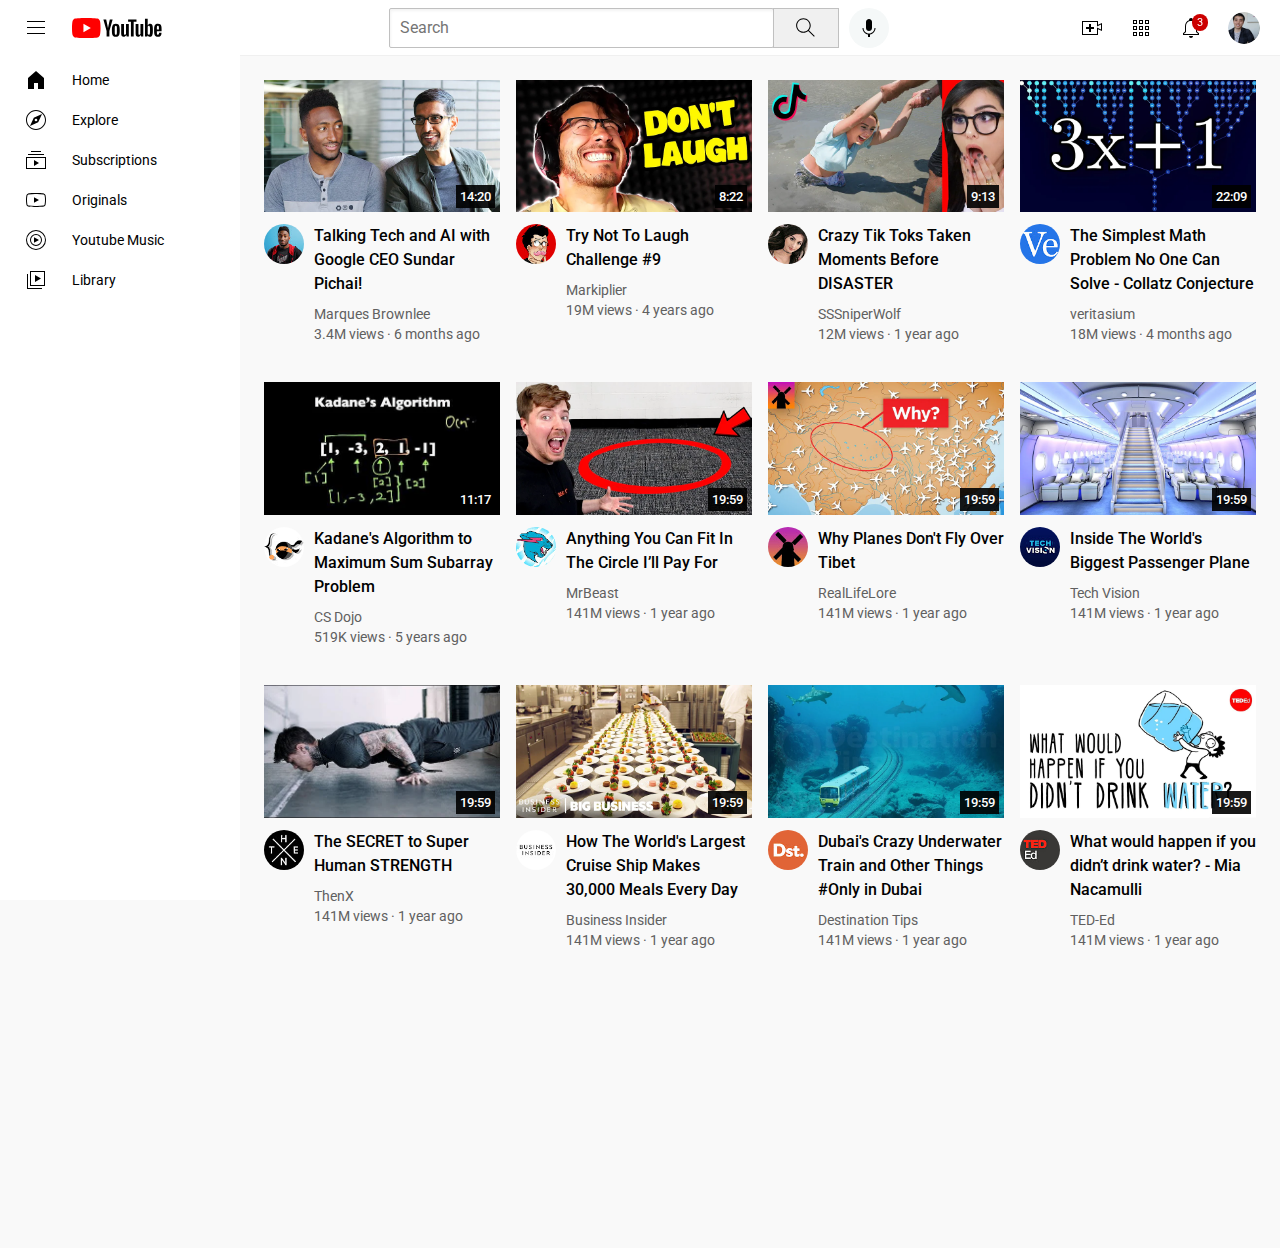
==== index.html @ 8be7d74d "Update and rename youtube.html to index.html" ====
<!DOCTYPE html>
<html lang="en">
<head>
    <link rel="stylesheet" href="video.css">
    <link rel="stylesheet" href="header.css">
    <link rel="stylesheet" href="general.css">
    <link rel="stylesheet" href="sidebar.css">

    <link rel="preconnect" href="https://fonts.googleapis.com">
    <link rel="preconnect" href="https://fonts.gstatic.com" crossorigin>
    <link href="https://fonts.googleapis.com/css2?family=Montserrat:ital,wght@0,100..900;1,100..900&family=Roboto:ital,wght@0,100;0,300;0,400;0,500;0,700;0,900;1,100;1,300;1,400;1,500;1,700;1,900&display=swap" rel="stylesheet">

    <meta charset="UTF-8">
    <meta name="viewport" content="width=device-width, initial-scale=1.0">
    <title>YouTube</title>
</head>
<body>
    <header class="header">
        <div class="left-section">
            <img class="hamburger-menu" src="icons/hamburger-menu.svg">
            <img class="youtube-logo" src="icons/youtube-logo.svg">
        </div>
   
        <div class="middle-section">
               <input class="search-bar" type="text" placeholder="Search">
               <button class="search-button">
                   <img class="search-icon" src="icons/search.svg">
                   <div class="tooltip">Search</div>
               </button>
               <button class="voice-search-button">
                   <img class="voice-search-icon" src="icons/voice-search-icon.svg">
                   <div class="tooltip">Search with your voice</div>
               </button>
        </div>

        <div class="right-section">
            <div class="upload-icon-container">
                <img class="upload-icon" src="icons/upload.svg">
                <div class="tooltip">Create</div>
            </div>

            <div class="yt-apps-container">
                <img class="youtube-apps-icon" src="icons/youtube-apps.svg">
                <div class="tooltip">Youtube apps</div>
            </div>

            <div class="notification-icon-container">
                <img class="notifications-icon" src="icons/notifications.svg">
                <div class="notification-count">3</div>
                <div class="tooltip">Notifications</div>
            </div>
            <img class="current-user-picture" src="channel-picture/my-channel.jpeg">
        </div>
    </header>

    <nav class="sidebar">
        <div class="sidebar-link">
            <img src="icons/home.svg">
            <div>Home</div>
        </div>
        <div class="sidebar-link">
            <img src="icons/explore.svg">
            <div>Explore</div>
        </div>
        <div class="sidebar-link">
            <img src="icons/subscriptions.svg">
            <div>Subscriptions</div>
        </div>
        <div class="sidebar-link">
            <img src="icons/originals.svg">
            <div>Originals</div>
        </div>
        <div class="sidebar-link">
            <img src="icons/youtube-music.svg">
            <div>Youtube Music</div>
        </div>
        <div class="sidebar-link">
            <img src="icons/library.svg">
            <div>Library</div>
        </div>
    </nav>
    
    <main>
        <section class="video-grid">
            <div class="video-preview">
                <div class="thumbnail-row">
                    <a href="https://www.youtube.com/watch?v=n2RNcPRtAiY">
                    <img class="thumbnail" src="images/thumbnail-1.webp">
                    </a>
                    <div class="thumbnail-time">14:20</div>
                </div>

                <div class="video-info-grid">
                     <div class="channel-picture">
                        <div class="profile-picture-container">
                            <a href="https://www.youtube.com/c/mkbhd" target="_blank">
                                <img class="profile-picture" src="images/channel-1.jpeg">
                            </a>
                            <div class="channel-tooltip">
                                <img class="channel-tooltip-picture" src="images/channel-1.jpeg">
                            <div>
                                <div class="channel-tooltip-name">Marques Brownlee</div>
                                <div class="channel-tooltip-subs">19.6M subscribers</div>
                            </div>
                        </div>
                     </div>
                </div>
 
                    <div class="video-info">
                        <p class="video-title"> <a href="https://www.youtube.com/watch?v=n2RNcPRtAiY">Talking Tech and AI with Google CEO Sundar Pichai!</a> </p>
                        <p class="video-author"> <a href="https://www.youtube.com/c/mkbhd">Marques Brownlee</a></p>
                        <p class="video-stats">3.4M views &middot; 6 months ago</p>
                    </div>
                </div>
            </div>
        
            <div class="video-preview">
                <div class="thumbnail-row">
                    <a href="https://www.youtube.com/watch?v=mP0RAo9SKZk">
                    <img class="thumbnail" src="images/thumbnail-2.webp">
                    </a>
                    <div class="thumbnail-time">8:22</div>
                </div>

            <div class="video-info-grid">
                 <div class="channel-picture">
                    <div class="profile-picture-container">
                        <a href="https://www.youtube.com/c/markiplier">
                            <img class="profile-picture" src="images/channel-2.jpeg">
                        </a>
                        <div class="channel-tooltip">
                            <img class="channel-tooltip-picture" src="images/channel-2.jpeg">
                        <div>
                            <div class="channel-tooltip-name"> Markpilier </div>
                            <div class="channel-tooltip-subs"> 37M susbcribers </div>
                        </div>
                    </div>     
                </div>
            </div>
                    <div class="video-info">
                        <p class="video-title"><a href="https://www.youtube.com/watch?v=mP0RAo9SKZk">Try Not To Laugh Challenge #9</a></p>
                        <p class="video-author"> <a href="https://www.youtube.com/c/markiplier">Markiplier</a></p>
                        <p class="video-stats">19M views &middot; 4 years ago</p>
                    </div>
                </div>
            </div>
        
            <div class="video-preview">
                <div class="thumbnail-row">
                    <a href="https://www.youtube.com/watch?v=FgjPQQeTh1w">
                    <img class="thumbnail" src="images/thumbnail-3.webp">
                    </a>
                    <div class="thumbnail-time">9:13</div>
                </div>

                <div class="video-info-grid">
                    <div class="channel-picture">
                        <div class="profile-picture-container">
                            <a href="https://www.youtube.com/user/SSSniperWolf">
                                <img class="profile-picture" src="images/channel-3.jpeg">
                            </a>
                            
                            <div class="channel-tooltip">
                                <img class="channel-tooltip-picture" src="images/channel-3.jpeg">
                            <div>
                                <div class="channel-tooltip-name">SSSniperWolf</div>
                                <div class="channel-tooltip-subs">34.7M subscribers</div>
                            </div>
                        </div>
                    </div>
            </div> 

                        
                    <div class="video-info">
                        <p class="video-title"><a href="https://www.youtube.com/watch?v=FgjPQQeTh1w">Crazy Tik Toks Taken Moments Before DISASTER</a> </p>
                        <p class="video-author"> <a href="https://www.youtube.com/user/SSSniperWolf">SSSniperWolf</a></p>
                        <p class="video-stats">12M views &middot; 1 year ago</p>
                    </div>
                </div>
            </div>
        
            <div class="video-preview">
                <div class="thumbnail-row">
                    <a href="https://www.youtube.com/watch?v=094y1Z2wpJg">
                    <img class="thumbnail" src="images/thumbnail-4.webp">
                    </a>
                    <div class="thumbnail-time">22:09</div>
                </div>
                <div class="video-info-grid">
                    <div class="channel-picture">
                        <a href="https://www.youtube.com/c/veritasium">
                            <img class="profile-picture" src="images/channel-4.jpeg">
                        </a>
                    </div>
                    <div class="video-info">
                        <p class="video-title"><a href="https://www.youtube.com/watch?v=094y1Z2wpJg">The Simplest Math Problem No One Can Solve - Collatz Conjecture</a></p>
                        <p class="video-author"><a href="https://www.youtube.com/c/veritasium"> veritasium </a></p>
                        <p class="video-stats">18M views &middot; 4 months ago</p>
                    </div>
                </div>
            </div>
            
            <div class="video-preview">
                <div class="thumbnail-row">
                    <a href="https://www.youtube.com/watch?v=86CQq3pKSUw">
                    <img class="thumbnail" src="images/thumbnail-5.webp">
                    </a>
                    <div class="thumbnail-time">11:17</div>
                </div>
                <div class="video-info-grid">
                    <div class="channel-picture">
                        <a href="https://www.youtube.com/c/CSDojo">
                            <img class="profile-picture" src="images/channel-5.jpeg">
                        </a>
                    </div>
                    <div class="video-info">
                        <p class="video-title"> <a href="https://www.youtube.com/watch?v=86CQq3pKSUw">
                            Kadane's Algorithm to Maximum Sum Subarray Problem </a> </p>
                        <p class="video-author"> <a href="https://www.youtube.com/c/CSDojo">CS Dojo</a> </p>
                        <p class="video-stats">519K views &middot; 5 years ago</p>
                    </div>
                </div>
            </div>
        
            <div class="video-preview">
                <div class="thumbnail-row">
                    <a href="https://www.youtube.com/watch?v=yXWw0_UfSFg">
                    <img class="thumbnail" src="images/thumbnail-6.webp">
                    </a>
                    <div class="thumbnail-time">19:59</div>
                </div>
                <div class="video-info-grid">
                    <div class="channel-picture">
                        <a href="https://www.youtube.com/channel/UCX6OQ3DkcsbYNE6H8uQQuVA">
                            <img class="profile-picture" src="images/channel-6.jpeg">
                        </a>
                    </div>
                    <div class="video-info">
                        <p class="video-title"> <a href="https://www.youtube.com/watch?v=yXWw0_UfSFg">Anything You Can Fit In The Circle I&#8217ll Pay For </a></p>
                        <p class="video-author"><a href="https://www.youtube.com/channel/UCX6OQ3DkcsbYNE6H8uQQuVA"> MrBeast</a></p>
                        <p class="video-stats">141M views &middot; 1 year ago</p>
                    </div>
                </div>
            </div>  
            
            <div class="video-preview">
                <div class="thumbnail-row">
                    <a href="https://www.youtube.com/watch?v=fNVa1qMbF9Y">
                    <img class="thumbnail" src="images/thumbnail-7.webp">
                    </a>
                    <div class="thumbnail-time">19:59</div>
                </div>
                <div class="video-info-grid">
                    <div class="channel-picture">
                        <a href="https://www.youtube.com/channel/UCP5tjEmvPItGyLhmjdwP7Ww">
                            <img class="profile-picture" src="images/channel-7.jpeg">
                        </a>
                    </div>
                    <div class="video-info">
                        <p class="video-title"> <a href="https://www.youtube.com/watch?v=fNVa1qMbF9Y">
                            Why Planes Don't Fly Over Tibet</a></p>
                        <p class="video-author"> <a href="https://www.youtube.com/channel/UCP5tjEmvPItGyLhmjdwP7Ww">RealLifeLore</a> </p>
                        <p class="video-stats">141M views &middot; 1 year ago</p>
                    </div>
                </div>
            </div>  
    
            <div class="video-preview">
                <div class="thumbnail-row">
                    <a href="https://www.youtube.com/watch?v=lFm4EM1juls">
                    <img class="thumbnail" src="images/thumbnail-8.webp">
                    </a>
                    <div class="thumbnail-time">19:59</div>
                </div>
                <div class="video-info-grid">
                    <div class="channel-picture">
                        <a href="https://www.youtube.com/channel/UCHAK6CyegY22Zj2GWrcaIxg">
                            <img class="profile-picture" src="images/channel-8.jpeg">
                        </a>
                    </div>
                    <div class="video-info">
                        <p class="video-title"> <a href="https://www.youtube.com/watch?v=lFm4EM1juls">
                            Inside The World's Biggest Passenger Plane </a></p>
                        <p class="video-author"> <a href="https://www.youtube.com/channel/UCHAK6CyegY22Zj2GWrcaIxg">Tech Vision</a> </p>
                        <p class="video-stats">141M views &middot; 1 year ago</p>
                    </div>
                </div>
            </div>  
    
            <div class="video-preview">
                <div class="thumbnail-row">
                    <a href="https://www.youtube.com/watch?v=ixmxOlcrlUc">
                    <img class="thumbnail" src="images/thumbnail-9.webp">
                    </a>
                    <div class="thumbnail-time">19:59</div>
                </div>
                <div class="video-info-grid">
                    <div class="channel-picture">
                        <a href="https://www.youtube.com/c/OFFICIALTHENXSTUDIOS">
                            <img class="profile-picture" src="images/channel-9.jpeg">
                        </a>
                    </div>
                    <div class="video-info">
                        <p class="video-title"> <a href="https://www.youtube.com/watch?v=ixmxOlcrlUc"> 
                            The SECRET to Super Human STRENGTH </a></p>
                        <p class="video-author"> <a href="https://www.youtube.com/c/OFFICIALTHENXSTUDIOS">ThenX</a> </p>
                        <p class="video-stats">141M views &middot; 1 year ago</p>
                    </div>
                </div>
            </div>  
    
            <div class="video-preview">
                <div class="thumbnail-row">
                    <a href="https://www.youtube.com/watch?v=R2vXbFp5C9o">
                    <img class="thumbnail" src="images/thumbnail-10.webp">
                    </a>
                    <div class="thumbnail-time">19:59</div>
                </div>
                <div class="video-info-grid">
                    <div class="channel-picture">
                        <a href="https://www.youtube.com/user/businessinsider">
                            <img class="profile-picture" src="images/channel-10.jpeg">
                        </a>
                    </div>
                    <div class="video-info">
                        <p class="video-title"> <a href="https://www.youtube.com/watch?v=R2vXbFp5C9o"> How The World's Largest Cruise Ship Makes 30,000 Meals Every Day </a></p>
                        <p class="video-author"><a href="https://www.youtube.com/user/businessinsider">Business Insider</a> </p>
                        <p class="video-stats">141M views &middot; 1 year ago</p>
                    </div>
                </div>
            </div>  
    
            <div class="video-preview">
                <div class="thumbnail-row">
                    <a href="https://www.youtube.com/watch?v=0nZuYyXET3s">
                    <img class="thumbnail" src="images/thumbnail-11.webp">
                    </a>
                    <div class="thumbnail-time">19:59</div>
                </div>
                <div class="video-info-grid">
                    <div class="channel-picture">
                        <a href="https://www.youtube.com/c/Destinationtips">
                            <img class="profile-picture" src="images/channel-11.jpeg">
                        </a>
                    </div>
                    <div class="video-info">
                        <p class="video-title"> <a href="https://www.youtube.com/watch?v=0nZuYyXET3s"> Dubai's Crazy Underwater Train and Other Things #Only in Dubai </a></p>
                        <p class="video-author"> <a href="https://www.youtube.com/c/Destinationtips">Destination Tips</a> </p>
                        <p class="video-stats">141M views &middot; 1 year ago</p>
                    </div>
                </div>
            </div>  
    
    
            <div class="video-preview">
                <div class="thumbnail-row">
                    <a href="https://www.youtube.com/watch?v=9iMGFqMmUFs">
                    <img class="thumbnail" src="images/thumbnail-12.webp">
                    </a>
                    <div class="thumbnail-time">19:59</div>
                </div>
                <div class="video-info-grid">
                    <div class="channel-picture">
                        <a href="https://www.youtube.com/teded">
                            <img class="profile-picture" src="images/channel-12.jpeg">
                        </a>
                    </div>
                    <div class="video-info">
                        <p class="video-title"> <a href="https://www.youtube.com/watch?v=9iMGFqMmUFs">
                            What would happen if you didn’t drink water? - Mia Nacamulli </a></p>
                        <p class="video-author"> <a href="https://www.youtube.com/teded">TED-Ed</a> </p>
                        <p class="video-stats">141M views &middot; 1 year ago</p>
                    </div>
                </div>
            </div>  
        </section>
       
     <!--  <div class="video-preview">
            <div class="thumbnail-row">
                <img class="thumbnail" src="images/thumbnail-2.webp">
             </div>
            <div class="video-info-grid">
                <div class="channel-picture">
                    <img class="profile-picture" src="images/channel-2.jpeg">
                </div>
            <div class="video-info">
                <p class="video-title"> Try Not To Laugh Challenge #9 </p>
                <p class="video-author"> Markiplier </p>
                <p class="video-stats"> 19M views &middot; 4 years ago </p>
            </div>
        </div> --> 
    </main>
    

<div style="margin-bottom: 300px;"></div>
</body>
</html>
---- video.css ----
.thumbnail {
    width: 100%;
}

.video-info-grid {
    display: grid;
    grid-template-columns: 50px 1fr;

}

.video-title {
    margin-top: 0;
    font-size: 14px;
    font-weight: 500;
    line-height: 20px;
    margin-bottom: 10px;
}

.video-author, .video-stats {
    font-size: 12px;
    color: rgb(96, 96, 96);
}

.video-author {
    margin-bottom: 4px;
}

/* .channel-picture {
    display: inline-block;
    width: 200px;
    width: 50px;
    vertical-align: top;
} */

.profile-picture {
    width: 40px;
    border-radius: 50px;
}

.profile-picture-container {
    display: inline-block;
    position: relative;
}

.channel-tooltip {
    position: absolute;
    top: 55;
    background-color: white;
    width: 200px;
    padding: 12px 12px;
    box-shadow: 2px 3px 10px rgba(0, 0, 0, 0.3);
    border-radius: 6px;
    z-index: 300;

    opacity: 0;
    pointer-events: none;

    display: flex;
    align-items: center;
    transform: opacity 0.15s;
}

.profile-picture-container:hover .channel-tooltip {
    opacity: 1;
  }

  .channel-tooltip-picture {
    width: 50px;
    height: 50px;
    border-radius: 25px;
    margin-right: 8px;
  }
  
  .channel-tooltip-name {
    font-family: Roboto, Arial;
    font-weight: bold;
    font-size: 16px;
    margin-bottom: 4px;
  }
  
  .channel-tooltip-subs {
    font-family: Roboto, Arial;
    color: rgb(96, 96, 96);
    font-size: 14px;
  }

.thumbnail-row {
    margin-bottom: 8px;
    position: relative;
}

.video-grid {
    display: grid;
    grid-template-columns: 1fr 1fr 1fr;
    column-gap: 16px;
    row-gap: 40px;
}

@media (max-width: 750px) {
    .video-grid {
        grid-template-columns: 1fr 1fr;
    }
}

@media (min-width:751px) and (max-width: 999px) {
    .video-grid {
        grid-template-columns: 1fr 1fr 1fr;
    }
}

@media (min-width: 1000px) {
    .video-grid {
        grid-template-columns: 1fr 1fr 1fr 1fr;
    }
}

@media (min-width: 1000px) {
    .video-title {
      font-size: 16px;
      line-height: 24px;
    }
  }
  
  @media (min-width: 1000px) {
    .video-author,
    .video-stats {
      font-size: 14px;
    }
  }

.thumbnail-time {
    position: absolute;
    right: 5px;
    bottom: 8px;
    background-color: rgba(0, 0, 0, 0.9);
    color: white;
    font-weight: 500;
    font-family: Roboto, Arial;
    font-size: 13px;
    padding: 4px;
}

.video-info a {
    text-decoration: none;
    color: inherit;
}
---- header.css ----
.header {
    height: 55px;
    display: flex;
    flex-direction: row;
    justify-content: space-between;
    border-bottom: 1px solid rgb(240, 240, 240);

    position: fixed;
    top: 0;
    left: 0;
    right: 0;

    background-color: white;
    z-index: 100;
}

.left-section {
    display: flex;
    align-items: center;
}

.hamburger-menu {
    height: 24px;
    margin-left: 24px;
    margin-right: 24px;
}

.youtube-logo {
    height: 20px;
}

.middle-section {
    flex: 1;
    margin-left: 70px;
    margin-right: 35px;
    max-width: 500px;
    display: flex;
    align-items: center;  
}

.search-bar {
    flex: 1;
    height: 36px;
    padding-left: 10px;
    font-size: 16px;
    border: 1px solid rgb(192, 192, 192);
    border-radius: 2px;
    box-shadow: inset 1px 2px 3px rgba(0, 0, 0, 0.05);
    width: 0;
}

.search-bar::placeholder {
    font-family: Roboto, Arial;
    font-size: 16px;
}

.search-button {
    height: 40px;
    width: 66px;
    background-color: rgb(240, 240, 240);
    border: 1px solid rgb(192, 192, 192);
    margin-left: -1px;
    margin-right: 10px;
}

.search-button, .voice-search-button, .upload-icon-container, 
.yt-apps-container, .notification-icon-container {
    display: flex;
    justify-content: center;
    align-items: center;
    position: relative;
}

.search-button .tooltip,
.voice-search-button .tooltip, 
.upload-icon-container .tooltip, 
.yt-apps-container .tooltip,
.notification-icon-container .tooltip {
    position: absolute;
    background-color: gray;
    color: white;
    padding: 4px 8px 4px 8px;
    border-radius: 2px;
    font-family: Roboto, Arial;
    font-size: 12px;
    bottom: -30px;
    transition: opacity 0.15s;
    pointer-events: none;
    white-space: nowrap;
    opacity: 0;
}

.search-button:hover .tooltip, 
.voice-search-button:hover .tooltip, 
.upload-icon-container:hover .tooltip,
.yt-apps-container:hover .tooltip,
.notification-icon-container:hover .tooltip {
    opacity: 1;
}

.search-icon {
    height: 25px;
}

.voice-search-button {
    height: 40px;
    width: 40px;
    border-radius: 20px;
    border: none;
    background-color: rgb(245, 248, 248);
}

.voice-search-icon {
    height: 24px;
}

.right-section {
    width: 180px;
    margin-right: 20px;
    display: flex;
    align-items: center;
    justify-content: space-between;
    flex-shrink: 0;
}

.upload-icon {
    height: 24px;
}

.notification-icon-container {
    position: relative;
}

.notification-count {
    position: absolute;
    background-color: rgb(204, 0, 0);
    font-family: Roboto, Arial;
    color: white;
    border-radius: 10px;
    top: -2px;
    right: -5px;
    font-size: 11px;
    padding: 2px 5px;
}

.youtube-apps-icon {
    height: 24px;
}

.notifications-icon {
    height: 24px;
}

.current-user-picture {
    height: 32px;
    border-radius: 16px;
}
---- general.css ----
p {
    font-family: Roboto, Arial;
    margin-top: 0;
    margin-bottom: 0;
}

body {
    margin: 0;
    padding-top: 80px;
    padding-left: 96px;
    padding-right: 24px;
    background-color: rgb(249, 249, 249);
}

@media (min-width: 1200.1px) {
    body {
      margin-left: 168px;
    }
  }
---- sidebar.css ----
@media (max-width: 1200px) {
    .sidebar {
        position: fixed;
        bottom: 0;
        left: 0;
        top: 55px;
        width: 72px;
        background-color: white;
        z-index: 200;
        padding-top: 5px;
    }
    
    .sidebar-link {
        height: 74px;
        display: flex;
        justify-content: center;
        align-items: center;
        flex-direction: column;
        cursor: pointer;
    }
    
    .sidebar-link:hover {
        background-color: rgb(238, 235, 235);
    }
    
    .sidebar-link img {
        height: 24px;
        margin-bottom: 4px;
    }
    
    .sidebar-link div {
        font-family: Roboto, Arial;
        font-size: 10px;
    }
    
}

@media (min-width: 1200.1px)  {
    .sidebar {
        position: fixed;
        bottom: 0;
        left: 0;
        top: 55px;
        width: 240px;
        background-color: white;
        z-index: 200;
        padding-top: 5px;
    }
    
    .sidebar-link {
        display: flex;
        align-items: center;
        padding: 8px 24px;
        flex-direction: row;
        cursor: pointer;
        
    }
    
    .sidebar-link:hover {
        background-color: rgb(238, 235, 235);
    }
    
    .sidebar-link img {
        height: 24px;
        margin-right: 24px;
    }
    
    .sidebar-link div {
        font-family: Roboto, Arial;
        font-size: 14px;
    }
    
}
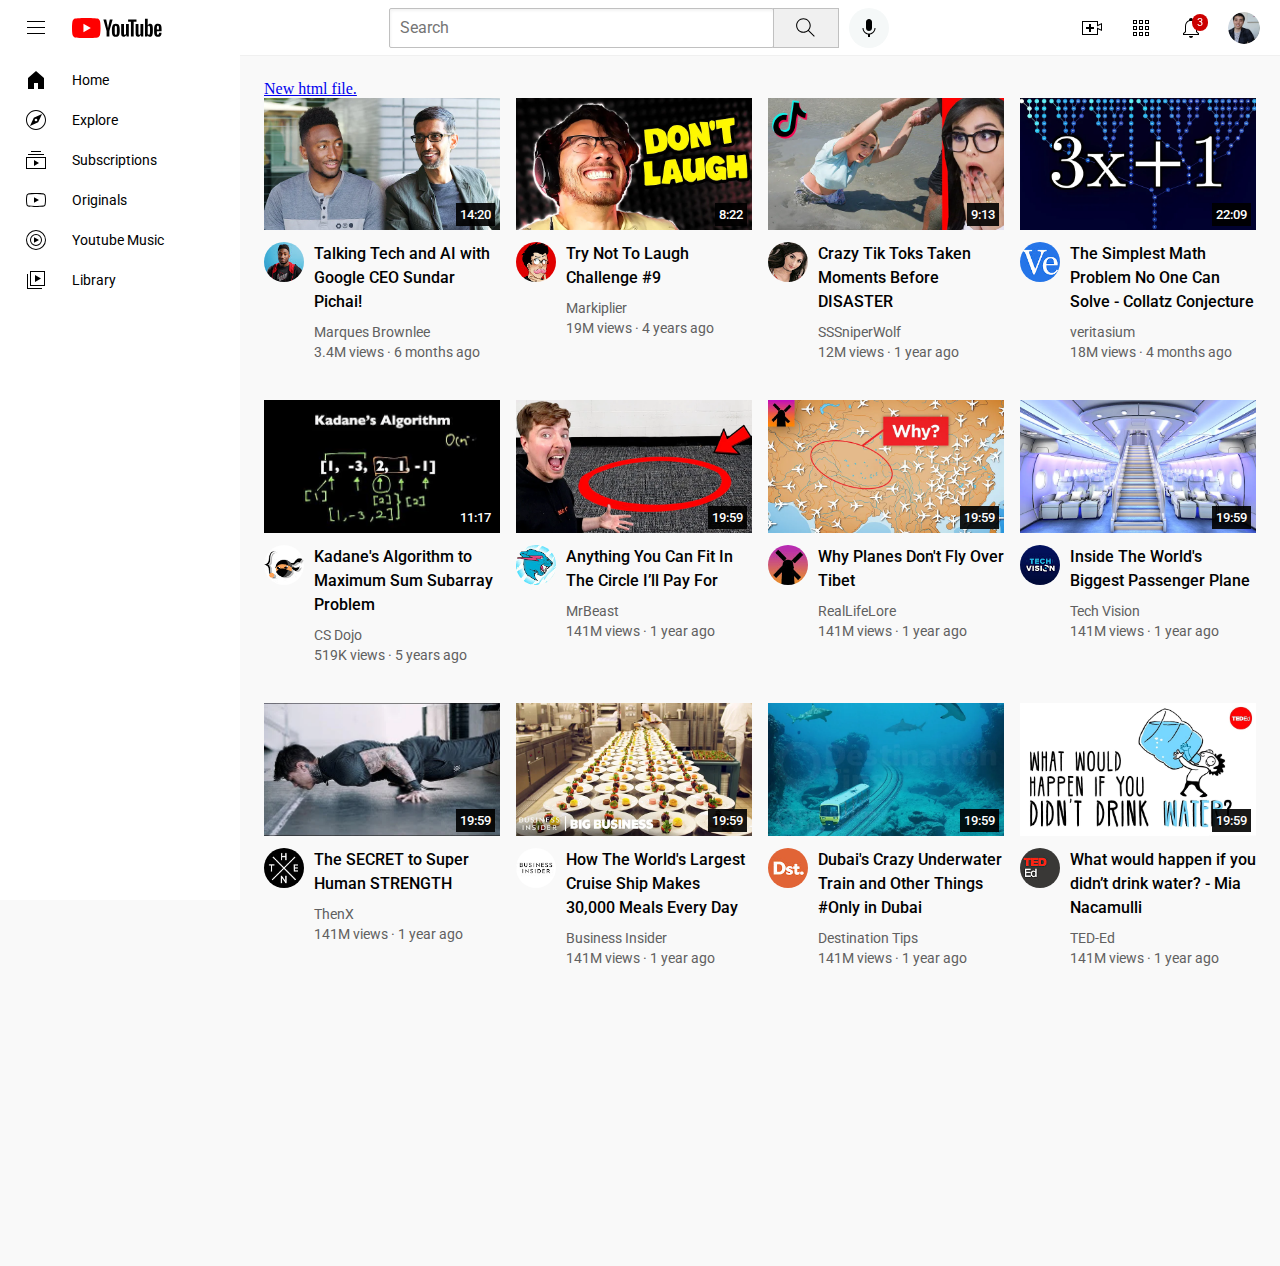
==== commit 52007d8f: "Update index.html" ====
--- a/index.html
+++ b/index.html
@@ -81,6 +81,7 @@
     </nav>
     
     <main>
+        <a href="random.html">New html file.</a>
         <section class="video-grid">
             <div class="video-preview">
                 <div class="thumbnail-row">
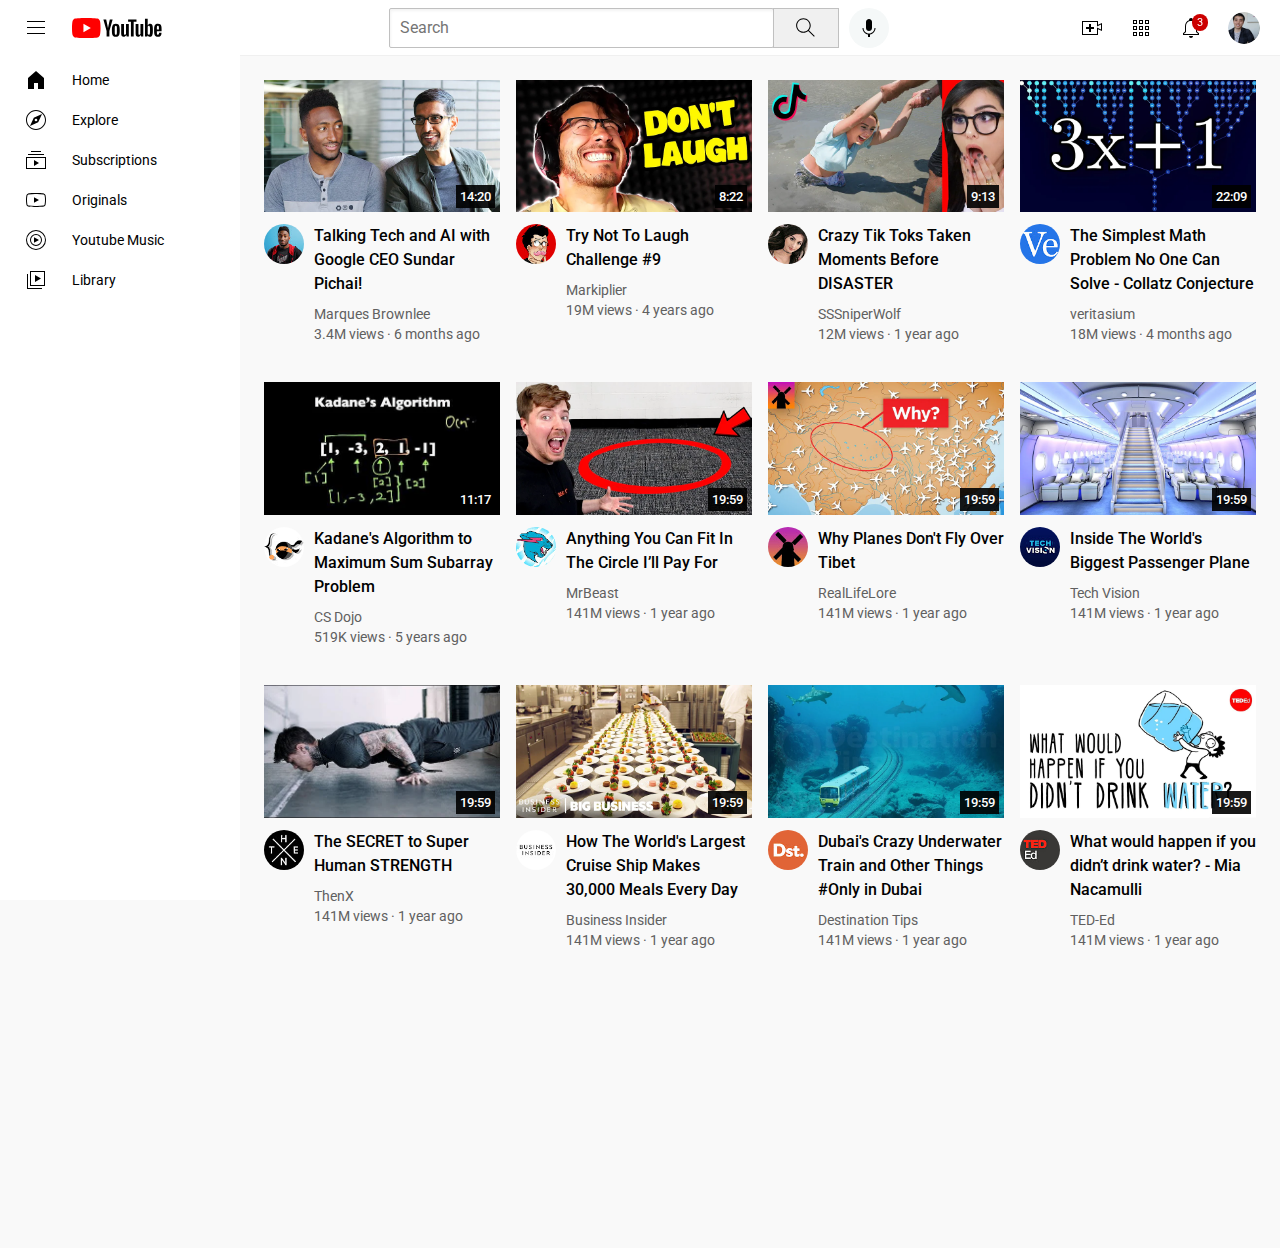
==== commit 68188fe6: "Update index.html" ====
--- a/index.html
+++ b/index.html
@@ -81,7 +81,6 @@
     </nav>
     
     <main>
-        <a href="random.html">New html file.</a>
         <section class="video-grid">
             <div class="video-preview">
                 <div class="thumbnail-row">
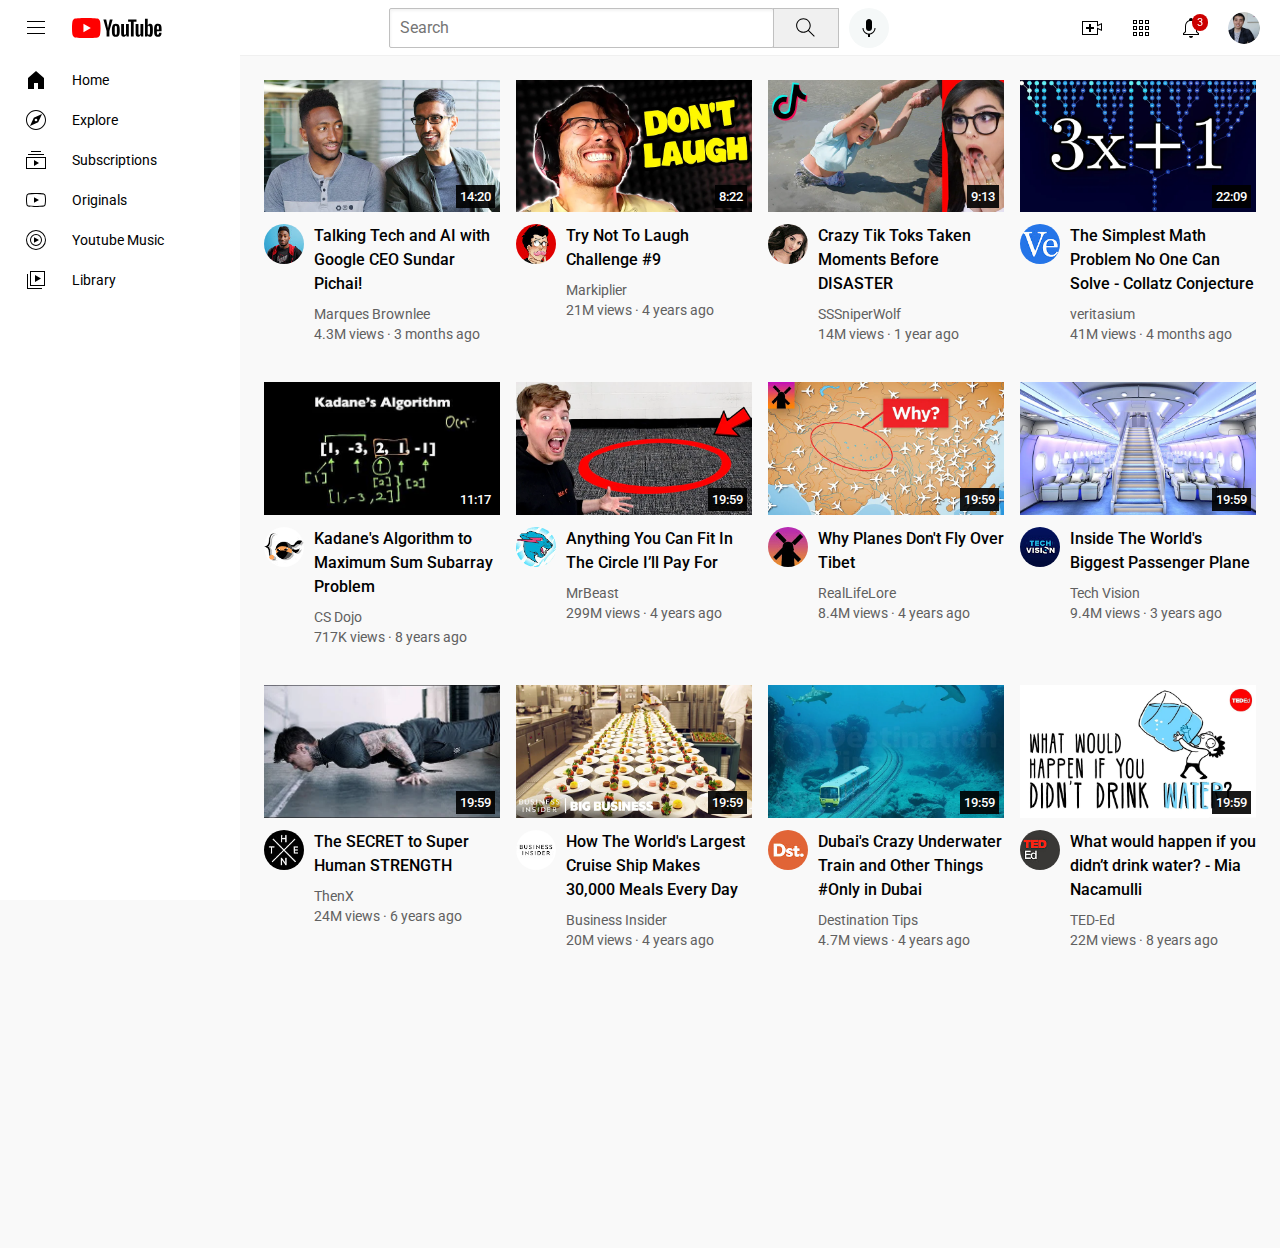
==== commit 9bd99ec8: "Update index.html" ====
--- a/index.html
+++ b/index.html
@@ -109,7 +109,7 @@
                     <div class="video-info">
                         <p class="video-title"> <a href="https://www.youtube.com/watch?v=n2RNcPRtAiY">Talking Tech and AI with Google CEO Sundar Pichai!</a> </p>
                         <p class="video-author"> <a href="https://www.youtube.com/c/mkbhd">Marques Brownlee</a></p>
-                        <p class="video-stats">3.4M views &middot; 6 months ago</p>
+                        <p class="video-stats">4.3M views &middot; 3 months ago</p>
                     </div>
                 </div>
             </div>
@@ -140,7 +140,7 @@
                     <div class="video-info">
                         <p class="video-title"><a href="https://www.youtube.com/watch?v=mP0RAo9SKZk">Try Not To Laugh Challenge #9</a></p>
                         <p class="video-author"> <a href="https://www.youtube.com/c/markiplier">Markiplier</a></p>
-                        <p class="video-stats">19M views &middot; 4 years ago</p>
+                        <p class="video-stats">21M views &middot; 4 years ago</p>
                     </div>
                 </div>
             </div>
@@ -174,7 +174,7 @@
                     <div class="video-info">
                         <p class="video-title"><a href="https://www.youtube.com/watch?v=FgjPQQeTh1w">Crazy Tik Toks Taken Moments Before DISASTER</a> </p>
                         <p class="video-author"> <a href="https://www.youtube.com/user/SSSniperWolf">SSSniperWolf</a></p>
-                        <p class="video-stats">12M views &middot; 1 year ago</p>
+                        <p class="video-stats">14M views &middot; 1 year ago</p>
                     </div>
                 </div>
             </div>
@@ -195,7 +195,7 @@
                     <div class="video-info">
                         <p class="video-title"><a href="https://www.youtube.com/watch?v=094y1Z2wpJg">The Simplest Math Problem No One Can Solve - Collatz Conjecture</a></p>
                         <p class="video-author"><a href="https://www.youtube.com/c/veritasium"> veritasium </a></p>
-                        <p class="video-stats">18M views &middot; 4 months ago</p>
+                        <p class="video-stats">41M views &middot; 4 months ago</p>
                     </div>
                 </div>
             </div>
@@ -217,7 +217,7 @@
                         <p class="video-title"> <a href="https://www.youtube.com/watch?v=86CQq3pKSUw">
                             Kadane's Algorithm to Maximum Sum Subarray Problem </a> </p>
                         <p class="video-author"> <a href="https://www.youtube.com/c/CSDojo">CS Dojo</a> </p>
-                        <p class="video-stats">519K views &middot; 5 years ago</p>
+                        <p class="video-stats">717K views &middot; 8 years ago</p>
                     </div>
                 </div>
             </div>
@@ -238,7 +238,7 @@
                     <div class="video-info">
                         <p class="video-title"> <a href="https://www.youtube.com/watch?v=yXWw0_UfSFg">Anything You Can Fit In The Circle I&#8217ll Pay For </a></p>
                         <p class="video-author"><a href="https://www.youtube.com/channel/UCX6OQ3DkcsbYNE6H8uQQuVA"> MrBeast</a></p>
-                        <p class="video-stats">141M views &middot; 1 year ago</p>
+                        <p class="video-stats">299M views &middot; 4 years ago</p>
                     </div>
                 </div>
             </div>  
@@ -260,7 +260,7 @@
                         <p class="video-title"> <a href="https://www.youtube.com/watch?v=fNVa1qMbF9Y">
                             Why Planes Don't Fly Over Tibet</a></p>
                         <p class="video-author"> <a href="https://www.youtube.com/channel/UCP5tjEmvPItGyLhmjdwP7Ww">RealLifeLore</a> </p>
-                        <p class="video-stats">141M views &middot; 1 year ago</p>
+                        <p class="video-stats">8.4M views &middot; 4 years ago</p>
                     </div>
                 </div>
             </div>  
@@ -282,7 +282,7 @@
                         <p class="video-title"> <a href="https://www.youtube.com/watch?v=lFm4EM1juls">
                             Inside The World's Biggest Passenger Plane </a></p>
                         <p class="video-author"> <a href="https://www.youtube.com/channel/UCHAK6CyegY22Zj2GWrcaIxg">Tech Vision</a> </p>
-                        <p class="video-stats">141M views &middot; 1 year ago</p>
+                        <p class="video-stats">9.4M views &middot; 3 years ago</p>
                     </div>
                 </div>
             </div>  
@@ -304,7 +304,7 @@
                         <p class="video-title"> <a href="https://www.youtube.com/watch?v=ixmxOlcrlUc"> 
                             The SECRET to Super Human STRENGTH </a></p>
                         <p class="video-author"> <a href="https://www.youtube.com/c/OFFICIALTHENXSTUDIOS">ThenX</a> </p>
-                        <p class="video-stats">141M views &middot; 1 year ago</p>
+                        <p class="video-stats">24M views &middot; 6 years ago</p>
                     </div>
                 </div>
             </div>  
@@ -325,7 +325,7 @@
                     <div class="video-info">
                         <p class="video-title"> <a href="https://www.youtube.com/watch?v=R2vXbFp5C9o"> How The World's Largest Cruise Ship Makes 30,000 Meals Every Day </a></p>
                         <p class="video-author"><a href="https://www.youtube.com/user/businessinsider">Business Insider</a> </p>
-                        <p class="video-stats">141M views &middot; 1 year ago</p>
+                        <p class="video-stats">20M views &middot; 4 years ago</p>
                     </div>
                 </div>
             </div>  
@@ -346,7 +346,7 @@
                     <div class="video-info">
                         <p class="video-title"> <a href="https://www.youtube.com/watch?v=0nZuYyXET3s"> Dubai's Crazy Underwater Train and Other Things #Only in Dubai </a></p>
                         <p class="video-author"> <a href="https://www.youtube.com/c/Destinationtips">Destination Tips</a> </p>
-                        <p class="video-stats">141M views &middot; 1 year ago</p>
+                        <p class="video-stats">4.7M views &middot; 4 years ago</p>
                     </div>
                 </div>
             </div>  
@@ -369,7 +369,7 @@
                         <p class="video-title"> <a href="https://www.youtube.com/watch?v=9iMGFqMmUFs">
                             What would happen if you didn’t drink water? - Mia Nacamulli </a></p>
                         <p class="video-author"> <a href="https://www.youtube.com/teded">TED-Ed</a> </p>
-                        <p class="video-stats">141M views &middot; 1 year ago</p>
+                        <p class="video-stats">22M views &middot; 8 years ago</p>
                     </div>
                 </div>
             </div>  
